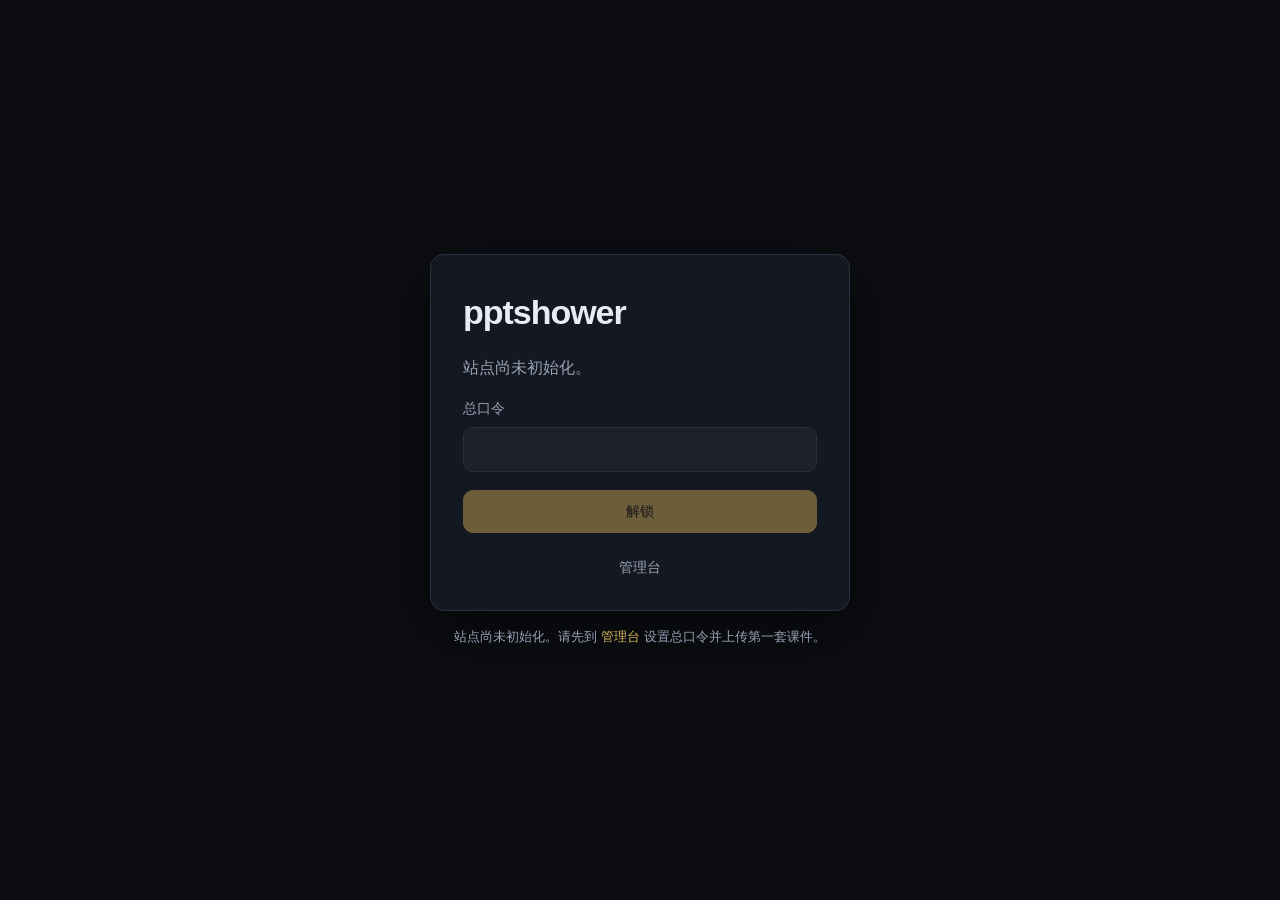
==== index.html @ c8a9d0a7 "Add encrypted static slide site and admin console Co-Authored-By: Claude Sonnet 4.6 <noreply@anthrop" ====
<!doctype html>
<html lang="zh-CN">
<head>
  <meta charset="utf-8">
  <meta name="viewport" content="width=device-width, initial-scale=1, viewport-fit=cover">
  <meta http-equiv="Content-Security-Policy" content="default-src 'self'; script-src 'self' 'wasm-unsafe-eval'; style-src 'self'; img-src 'self' blob: data:; font-src 'self' data:; worker-src 'self' blob:; connect-src 'self'; object-src 'none'; base-uri 'none'; form-action 'self'">
  <title>pptshower</title>
  <link rel="stylesheet" href="assets/styles.css">
</head>
<body>
  <main id="app">
    <section id="unlock-view" class="screen unlock-screen" hidden>
      <form id="unlock-form" class="card unlock-card" autocomplete="off">
        <h1 class="brand">pptshower</h1>
        <p id="unlock-message" class="muted">输入总口令以查看课件。</p>
        <label class="field">
          <span>总口令</span>
          <input id="passphrase" type="password" autocomplete="current-password" required>
        </label>
        <p id="unlock-error" class="error" role="alert" hidden></p>
        <button type="submit" class="button primary block" id="unlock-button">解锁</button>
        <a class="subtle" href="admin/">管理台</a>
      </form>
      <p id="uninitialized-note" class="muted small" hidden>
        站点尚未初始化。请先到 <a href="admin/">管理台</a> 设置总口令并上传第一套课件。
      </p>
    </section>

    <section id="list-view" class="screen list-screen" hidden>
      <header class="list-header">
        <div>
          <h1 class="brand">pptshower</h1>
          <p id="list-subtitle" class="muted">已解锁的课件</p>
        </div>
        <button id="lock-button" class="button ghost" type="button">锁定</button>
      </header>
      <div id="deck-list" class="deck-list"></div>
      <p id="empty-list" class="muted empty" hidden>
        还没有课件。去 <a href="admin/">管理台</a> 添加第一套。
      </p>
    </section>

    <section id="viewer-view" class="viewer" hidden>
      <div id="viewer-stage" class="viewer-stage">
        <div id="page-wrap" class="page-wrap">
          <canvas id="page-canvas"></canvas>
          <div id="annotation-overlay" class="annotation-overlay"></div>
        </div>

        <div id="viewer-loading" class="viewer-loading" hidden>正在解密课件…</div>
        <p id="viewer-error" class="viewer-error" role="alert" hidden></p>

        <div class="viewer-top controls-zone">
          <button id="back-button" class="button ghost" type="button">← 列表</button>
          <span id="viewer-title" class="viewer-title"></span>
        </div>

        <div class="controls controls-zone">
          <button id="prev-button" class="button icon" type="button" title="上一页 (←)">‹</button>
          <div class="page-status">
            <input id="page-input" type="number" min="1" value="1" inputmode="numeric" aria-label="页码">
            <span id="page-total" class="muted">/ 0</span>
          </div>
          <button id="next-button" class="button icon" type="button" title="下一页 (→)">›</button>
          <span class="controls-sep" aria-hidden="true"></span>
          <button id="overview-button" class="button ghost" type="button" title="缩略图总览 (G)">总览</button>
          <button id="fullscreen-button" class="button ghost" type="button" title="全屏 (F)">全屏</button>
        </div>
      </div>

      <div id="overview" class="overview" hidden>
        <div class="overview-header">
          <span>幻灯片总览</span>
          <button id="overview-close" class="button ghost" type="button">关闭 (Esc)</button>
        </div>
        <div id="thumb-grid" class="thumb-grid"></div>
      </div>
    </section>
  </main>

  <script type="module" src="assets/app.js"></script>
</body>
</html>
---- assets/styles.css ----
:root {
  color-scheme: dark;
  --bg: #0b0d12;
  --panel: #141821;
  --panel-2: #1b202b;
  --line: #2a3040;
  --text: #e9ecf3;
  --muted: #98a2b5;
  --accent: #d7b45a;
  --accent-strong: #f0c96a;
  --danger: #f07a86;
  --radius: 14px;
  --shadow: 0 20px 60px rgba(0, 0, 0, 0.45);
  --font: -apple-system, BlinkMacSystemFont, "Segoe UI", "PingFang SC", "Hiragino Sans GB", "Microsoft YaHei", sans-serif;
}

* {
  box-sizing: border-box;
}

[hidden] {
  display: none !important;
}

html,
body {
  margin: 0;
  min-height: 100%;
  background: var(--bg);
  color: var(--text);
  font-family: var(--font);
  -webkit-font-smoothing: antialiased;
}

body {
  line-height: 1.5;
}

a {
  color: var(--accent);
  text-decoration: none;
}

a:hover {
  color: var(--accent-strong);
}

h1,
h2,
h3 {
  margin: 0;
  font-weight: 650;
  letter-spacing: -0.01em;
}

p {
  margin: 0;
}

.brand {
  font-size: clamp(24px, 4vw, 34px);
  letter-spacing: -0.03em;
}

.muted {
  color: var(--muted);
}

.small {
  font-size: 13px;
}

.error {
  color: var(--danger);
  font-size: 14px;
}

.subtle {
  color: var(--muted);
  font-size: 14px;
  text-align: center;
  margin-top: 6px;
}

.empty {
  padding: 40px 0;
  text-align: center;
}

.card {
  background: var(--panel);
  border: 1px solid var(--line);
  border-radius: var(--radius);
  box-shadow: var(--shadow);
}

.screen {
  min-height: 100vh;
}

/* ---------- unlock ---------- */

.unlock-screen {
  display: flex;
  flex-direction: column;
  align-items: center;
  justify-content: center;
  gap: 16px;
  padding: 24px;
}

.unlock-card {
  width: min(420px, 100%);
  padding: 32px;
  display: flex;
  flex-direction: column;
  gap: 18px;
}

.field {
  display: flex;
  flex-direction: column;
  gap: 8px;
  font-size: 14px;
  color: var(--muted);
}

input,
textarea,
select {
  background: var(--panel-2);
  border: 1px solid var(--line);
  border-radius: 10px;
  padding: 11px 13px;
  color: var(--text);
  font: inherit;
  min-width: 0;
}

input:focus,
textarea:focus,
select:focus {
  outline: 2px solid var(--accent);
  outline-offset: 1px;
}

input[type="file"] {
  padding: 8px;
  color: var(--muted);
}

/* ---------- buttons ---------- */

.button {
  display: inline-flex;
  align-items: center;
  justify-content: center;
  gap: 8px;
  padding: 10px 16px;
  border-radius: 10px;
  border: 1px solid transparent;
  background: transparent;
  color: var(--text);
  font: inherit;
  font-size: 14px;
  font-weight: 550;
  cursor: pointer;
  transition: background 0.15s ease, border-color 0.15s ease, color 0.15s ease;
  text-decoration: none;
  user-select: none;
}

.button:hover {
  background: rgba(255, 255, 255, 0.06);
}

.button:disabled {
  opacity: 0.45;
  cursor: not-allowed;
}

.button.primary {
  background: var(--accent);
  color: #17130a;
  border-color: var(--accent);
}

.button.primary:hover {
  background: var(--accent-strong);
}

.button.ghost {
  border-color: var(--line);
  color: var(--muted);
}

.button.ghost:hover {
  color: var(--text);
  border-color: #3a435a;
}

.button.danger {
  border-color: rgba(240, 122, 134, 0.4);
  color: var(--danger);
}

.button.danger:hover {
  background: rgba(240, 122, 134, 0.1);
}

.button.block {
  width: 100%;
}

.button.icon {
  width: 40px;
  height: 40px;
  padding: 0;
  border-radius: 50%;
  font-size: 24px;
  line-height: 1;
}

/* ---------- list ---------- */

.list-screen {
  max-width: 1000px;
  margin: 0 auto;
  padding: 48px 24px 80px;
}

.list-header {
  display: flex;
  align-items: flex-end;
  justify-content: space-between;
  gap: 16px;
  margin-bottom: 32px;
}

.list-header .muted {
  margin-top: 6px;
  font-size: 14px;
}

.deck-list {
  display: grid;
  gap: 12px;
}

.deck {
  display: flex;
  align-items: center;
  justify-content: space-between;
  gap: 20px;
  padding: 20px 22px;
  background: var(--panel);
  border: 1px solid var(--line);
  border-radius: var(--radius);
  color: var(--text);
  transition: border-color 0.15s ease, transform 0.15s ease, background 0.15s ease;
}

.deck:hover {
  border-color: rgba(215, 180, 90, 0.55);
  background: #171c26;
  color: var(--text);
  transform: translateY(-1px);
}

.deck h3 {
  font-size: 17px;
  font-weight: 600;
}

.deck-date {
  color: var(--muted);
  font-size: 13px;
  font-variant-numeric: tabular-nums;
  white-space: nowrap;
}

/* ---------- viewer ---------- */

.viewer {
  position: fixed;
  inset: 0;
  background: #000;
  overflow: hidden;
  overscroll-behavior: none;
}

.viewer-stage {
  position: absolute;
  inset: 0;
  display: flex;
  align-items: center;
  justify-content: center;
  overflow: hidden;
  touch-action: none;
}

.viewer.controls-hidden {
  cursor: none;
}

.viewer.controls-hidden .controls-zone {
  opacity: 0;
  pointer-events: none;
}

.viewer.overview-open .controls-zone {
  visibility: hidden;
}

.page-wrap {
  position: relative;
  box-shadow: 0 0 90px rgba(0, 0, 0, 0.85);
  background: #fff;
}

#page-canvas {
  display: block;
}

.annotation-overlay {
  position: absolute;
  inset: 0;
  pointer-events: none;
}

.pdf-link {
  position: absolute;
  border-radius: 2px;
  border: 0;
  background: transparent;
  padding: 0;
  cursor: pointer;
  pointer-events: auto;
}

.pdf-link:hover {
  outline: 1px solid var(--accent);
  background: rgba(215, 180, 90, 0.14);
}

.viewer-top {
  position: fixed;
  top: 0;
  left: 0;
  right: 0;
  display: flex;
  align-items: center;
  gap: 16px;
  padding: 14px 18px;
  background: linear-gradient(to bottom, rgba(0, 0, 0, 0.7), transparent);
  transition: opacity 0.25s ease;
  z-index: 5;
}

.viewer-title {
  color: rgba(255, 255, 255, 0.78);
  font-size: 14px;
  overflow: hidden;
  text-overflow: ellipsis;
  white-space: nowrap;
}

.controls {
  position: fixed;
  bottom: max(20px, env(safe-area-inset-bottom, 0px));
  left: 50%;
  transform: translateX(-50%);
  display: flex;
  align-items: center;
  gap: 6px;
  padding: 7px 10px;
  border-radius: 999px;
  background: rgba(20, 24, 33, 0.88);
  border: 1px solid rgba(255, 255, 255, 0.09);
  backdrop-filter: blur(12px);
  -webkit-backdrop-filter: blur(12px);
  transition: opacity 0.25s ease;
  z-index: 6;
}

.controls .button {
  color: rgba(255, 255, 255, 0.82);
  flex-shrink: 0;
  white-space: nowrap;
}

.controls .button:hover {
  color: #fff;
}

.controls-sep {
  width: 1px;
  height: 22px;
  background: rgba(255, 255, 255, 0.14);
  margin: 0 4px;
}

.page-status {
  display: flex;
  align-items: center;
  flex-shrink: 0;
  gap: 6px;
  font-size: 13px;
  font-variant-numeric: tabular-nums;
  white-space: nowrap;
}

#page-input {
  width: 54px;
  padding: 7px 4px;
  text-align: center;
  background: rgba(255, 255, 255, 0.07);
  border-color: rgba(255, 255, 255, 0.12);
  color: #fff;
  border-radius: 8px;
  -moz-appearance: textfield;
  appearance: textfield;
}

#page-input::-webkit-outer-spin-button,
#page-input::-webkit-inner-spin-button {
  -webkit-appearance: none;
  margin: 0;
}

#page-total {
  color: rgba(255, 255, 255, 0.55);
}

.viewer-loading,
.viewer-error {
  position: fixed;
  left: 50%;
  top: 50%;
  transform: translate(-50%, -50%);
  padding: 16px 22px;
  border-radius: 12px;
  background: rgba(20, 24, 33, 0.94);
  border: 1px solid var(--line);
  color: var(--text);
  font-size: 14px;
  z-index: 10;
}

.viewer-error {
  color: var(--danger);
  max-width: min(520px, 90vw);
  text-align: center;
}

/* ---------- overview ---------- */

.overview {
  position: fixed;
  inset: 0;
  z-index: 20;
  display: flex;
  flex-direction: column;
  background: #06080c;
}

.overview-header {
  display: flex;
  align-items: center;
  justify-content: space-between;
  gap: 16px;
  padding: 18px 22px;
  border-bottom: 1px solid rgba(255, 255, 255, 0.08);
  color: var(--muted);
  font-size: 14px;
}

.thumb-grid {
  flex: 1;
  overflow-y: auto;
  display: grid;
  grid-template-columns: repeat(auto-fill, minmax(160px, 1fr));
  gap: 16px;
  padding: 22px;
  align-content: start;
  overscroll-behavior: contain;
}

.thumb {
  position: relative;
  padding: 0;
  border: 2px solid transparent;
  border-radius: 8px;
  overflow: hidden;
  background: #fff;
  cursor: pointer;
  aspect-ratio: 16 / 9;
  display: flex;
  align-items: center;
  justify-content: center;
}

.thumb canvas {
  display: block;
  max-width: 100%;
  max-height: 100%;
}

.thumb.current {
  border-color: var(--accent);
}

.thumb span {
  position: absolute;
  right: 8px;
  bottom: 7px;
  padding: 1px 7px;
  border-radius: 999px;
  background: rgba(10, 12, 16, 0.72);
  color: #fff;
  font-size: 12px;
  font-variant-numeric: tabular-nums;
}

/* ---------- admin ---------- */

.admin {
  max-width: 980px;
  margin: 0 auto;
  padding: 40px 22px 100px;
}

.admin-header {
  display: flex;
  align-items: flex-end;
  justify-content: space-between;
  gap: 16px;
  margin-bottom: 8px;
}

.admin-header .muted {
  margin-top: 6px;
  font-size: 14px;
}

.admin-card {
  margin-top: 20px;
  padding: 24px;
  display: flex;
  flex-direction: column;
  gap: 14px;
}

.admin-card h2 {
  font-size: 17px;
}

.admin-card h3 {
  font-size: 15px;
  color: var(--muted);
  font-weight: 600;
}

.row {
  display: flex;
  align-items: center;
  gap: 10px;
  flex-wrap: wrap;
}

.row > input[type="text"],
.row > input[type="password"],
.row > input[type="date"] {
  flex: 1;
  min-width: 190px;
}

.status {
  margin-top: 18px;
  padding: 12px 16px;
  border-radius: 10px;
  background: var(--panel);
  border: 1px solid var(--line);
  font-size: 14px;
}

.status.ok {
  border-color: rgba(126, 200, 140, 0.4);
  color: #9bd6a7;
}

.status.bad {
  border-color: rgba(240, 122, 134, 0.45);
  color: var(--danger);
}

.help {
  font-size: 14px;
  color: var(--muted);
}

.help summary {
  cursor: pointer;
  color: var(--text);
}

.help ol {
  margin: 10px 0 0;
  padding-left: 20px;
  display: grid;
  gap: 6px;
}

.help code {
  background: var(--panel-2);
  padding: 1px 6px;
  border-radius: 5px;
  font-size: 13px;
}

.add-form {
  display: flex;
  flex-direction: column;
  gap: 12px;
  padding-bottom: 18px;
  border-bottom: 1px solid var(--line);
}

.deck-table {
  display: flex;
  flex-direction: column;
}

.deck-row {
  display: grid;
  grid-template-columns: minmax(0, 1fr) 110px auto;
  gap: 14px;
  align-items: center;
  padding: 14px 0;
  border-bottom: 1px solid var(--line);
}

.deck-row:last-child {
  border-bottom: 0;
}

.deck-row .title {
  min-width: 0;
  overflow: hidden;
  text-overflow: ellipsis;
  white-space: nowrap;
}

.deck-row .date {
  color: var(--muted);
  font-size: 13px;
  font-variant-numeric: tabular-nums;
}

.deck-row .actions {
  display: flex;
  gap: 6px;
  flex-wrap: wrap;
  justify-content: flex-end;
}

.busy {
  opacity: 0.55;
  pointer-events: none;
}

dialog {
  border: 1px solid var(--line);
  border-radius: var(--radius);
  background: var(--panel);
  color: var(--text);
  padding: 24px;
  width: min(440px, calc(100vw - 32px));
  box-shadow: var(--shadow);
}

dialog::backdrop {
  background: rgba(0, 0, 0, 0.6);
}

dialog form {
  display: flex;
  flex-direction: column;
  gap: 14px;
}

dialog label {
  display: flex;
  flex-direction: column;
  gap: 6px;
  font-size: 14px;
  color: var(--muted);
}

@media (max-width: 640px) {
  .unlock-card {
    padding: 24px;
  }

  .list-screen {
    padding: 28px 16px 60px;
  }

  .list-header {
    align-items: center;
  }

  .deck {
    padding: 16px;
  }

  .controls {
    gap: 2px;
    padding: 6px 7px;
  }

  .controls .button {
    padding: 8px 10px;
  }

  .controls-sep {
    display: none;
  }

  .viewer-title {
    display: none;
  }

  .thumb-grid {
    grid-template-columns: repeat(auto-fill, minmax(120px, 1fr));
    gap: 10px;
    padding: 14px;
  }

  .admin {
    padding: 24px 14px 70px;
  }

  .admin-header {
    align-items: flex-start;
    flex-direction: column;
  }

  .admin-card {
    padding: 18px;
  }

  .deck-row {
    grid-template-columns: minmax(0, 1fr) auto;
  }

  .deck-row .date {
    display: none;
  }
}
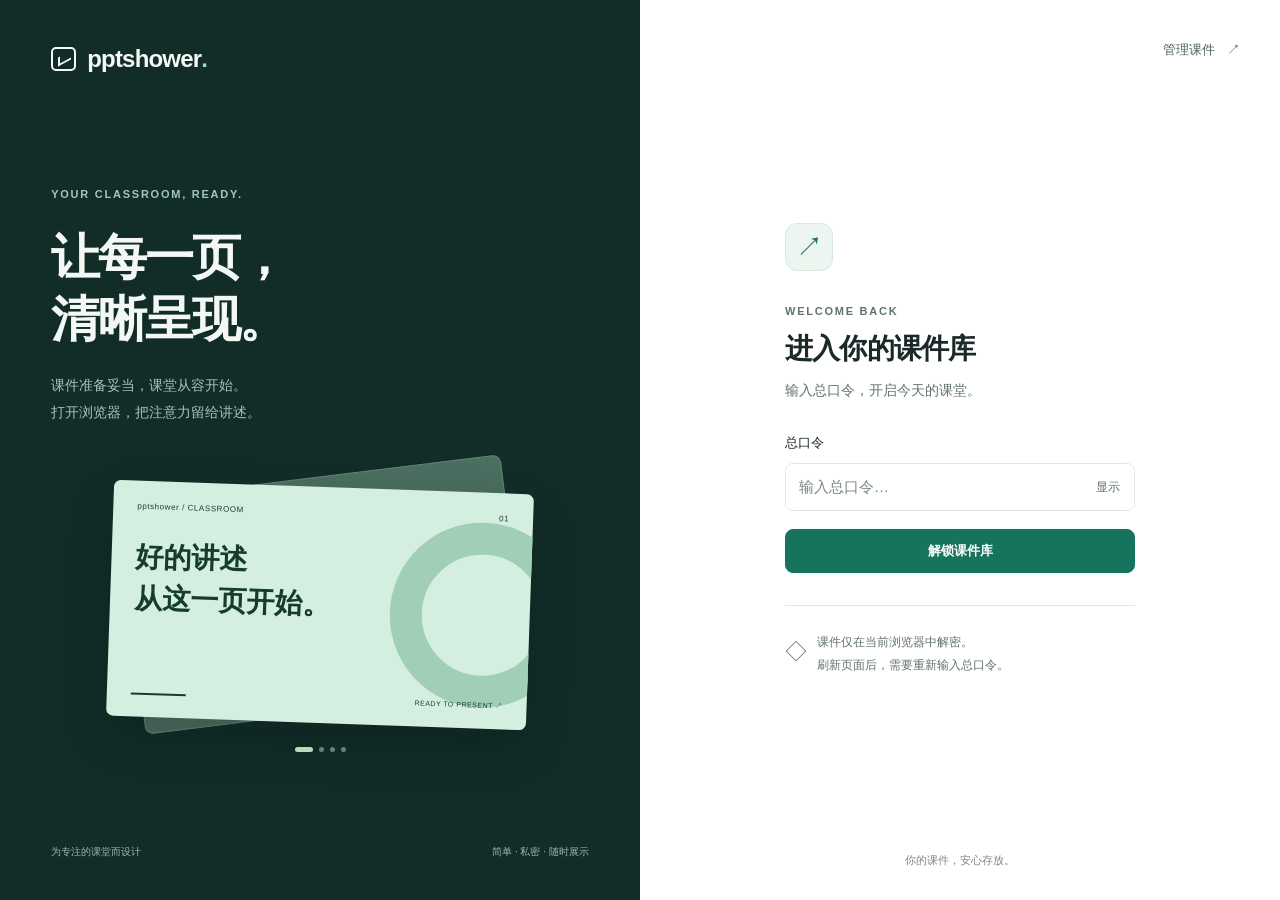
==== commit 28469752: "Refresh classroom UI and prevent stale index overwrites" ====
--- a/index.html
+++ b/index.html
@@ -5,39 +5,67 @@
   <meta name="viewport" content="width=device-width, initial-scale=1, viewport-fit=cover">
   <meta http-equiv="Content-Security-Policy" content="default-src 'self'; script-src 'self' 'wasm-unsafe-eval'; style-src 'self'; img-src 'self' blob: data:; font-src 'self' data:; worker-src 'self' blob:; connect-src 'self'; object-src 'none'; base-uri 'none'; form-action 'self'">
   <title>pptshower</title>
+  <link rel="icon" href="favicon.svg" type="image/svg+xml">
   <link rel="stylesheet" href="assets/styles.css">
 </head>
 <body>
   <main id="app">
-    <section id="unlock-view" class="screen unlock-screen" hidden>
-      <form id="unlock-form" class="card unlock-card" autocomplete="off">
-        <h1 class="brand">pptshower</h1>
-        <p id="unlock-message" class="muted">输入总口令以查看课件。</p>
-        <label class="field">
-          <span>总口令</span>
-          <input id="passphrase" type="password" autocomplete="current-password" required>
-        </label>
-        <p id="unlock-error" class="error" role="alert" hidden></p>
-        <button type="submit" class="button primary block" id="unlock-button">解锁</button>
-        <a class="subtle" href="admin/">管理台</a>
-      </form>
-      <p id="uninitialized-note" class="muted small" hidden>
-        站点尚未初始化。请先到 <a href="admin/">管理台</a> 设置总口令并上传第一套课件。
-      </p>
+    <section id="unlock-view" class="unlock-screen" hidden>
+      <div class="welcome-panel">
+        <a class="wordmark" href="./" aria-label="pptshower 首页"><span class="brand-mark" aria-hidden="true"></span>pptshower<span class="brand-dot">.</span></a>
+        <div class="welcome-copy">
+          <p class="eyebrow">YOUR CLASSROOM, READY.</p>
+          <h1>让每一页，<br>清晰呈现。</h1>
+          <p class="welcome-description">课件准备妥当，课堂从容开始。<br>打开浏览器，把注意力留给讲述。</p>
+        </div>
+        <div class="slide-art" aria-hidden="true">
+          <div class="art-back"></div>
+          <div class="art-slide"><div class="art-top"><span>pptshower / CLASSROOM</span><span>01</span></div><div class="art-heading">好的讲述<br>从这一页开始。</div><div class="art-bottom"><span class="art-line"></span><span>READY TO PRESENT ↗</span></div><div class="art-orbit"></div></div>
+          <div class="art-pagination"><span></span><span></span><span></span><span></span></div>
+        </div>
+        <div class="welcome-footer"><span>为专注的课堂而设计</span><span>简单 · 私密 · 随时展示</span></div>
+      </div>
+      <div class="unlock-side">
+        <a class="top-link" href="admin/">管理课件 <span aria-hidden="true">↗</span></a>
+        <div class="unlock-content">
+          <span class="section-symbol" aria-hidden="true">↗</span>
+          <p class="eyebrow">WELCOME BACK</p>
+          <h2>进入你的课件库</h2>
+          <p id="unlock-message" class="muted">输入总口令，开启今天的课堂。</p>
+          <form id="unlock-form" autocomplete="off">
+            <label class="field" for="passphrase">总口令</label>
+            <div class="password-field"><input id="passphrase" name="passphrase" type="password" autocomplete="current-password" placeholder="输入总口令…" aria-describedby="unlock-error" required><button id="toggle-passphrase" class="password-toggle" type="button" aria-label="显示总口令" aria-pressed="false">显示</button></div>
+            <p id="unlock-error" class="error" role="alert" hidden></p>
+            <button type="submit" class="button primary block" id="unlock-button">解锁课件库</button>
+          </form>
+          <p id="uninitialized-note" class="setup-note" hidden>第一次使用？前往 <a href="admin/">管理台初始化站点 →</a></p>
+          <div class="privacy-note"><span aria-hidden="true">◇</span><p>课件仅在当前浏览器中解密。<br>刷新页面后，需要重新输入总口令。</p></div>
+        </div>
+        <div class="unlock-footer">你的课件，安心存放。</div>
+      </div>
     </section>
 
-    <section id="list-view" class="screen list-screen" hidden>
-      <header class="list-header">
-        <div>
-          <h1 class="brand">pptshower</h1>
-          <p id="list-subtitle" class="muted">已解锁的课件</p>
+    <section id="list-view" class="library-shell" hidden>
+      <aside class="sidebar">
+        <a class="wordmark" href="./"><span class="brand-mark" aria-hidden="true"></span>pptshower<span class="brand-dot">.</span></a>
+        <p class="nav-caption">工作空间</p>
+        <nav aria-label="主导航"><a class="nav-item active" href="#/" aria-current="page"><span aria-hidden="true">▦</span>全部课件<span id="nav-count" class="nav-count">0</span></a><a class="nav-item" href="admin/"><span aria-hidden="true">＋</span>管理课件<span class="nav-arrow" aria-hidden="true">↗</span></a></nav>
+        <div class="sidebar-bottom"><div class="session-status"><span></span>课件库已解锁</div><button id="lock-button" class="button sidebar-lock" type="button">锁定课件库 <span aria-hidden="true">↗</span></button></div>
+      </aside>
+      <div class="library-main">
+        <header class="workspace-bar"><span>工作空间 <span class="breadcrumb-sep">/</span> <strong>课件库</strong></span><span class="workspace-tag">课堂展示</span></header>
+        <div class="library-content">
+          <div class="page-heading"><div><p class="eyebrow">YOUR COLLECTION</p><h1>全部课件<span class="heading-dot">.</span></h1><p id="list-subtitle" class="muted" aria-live="polite">已解锁的课件</p></div><a class="button primary" href="admin/">＋ 添加课件</a></div>
+          <div class="library-toolbar">
+            <label class="search-field"><span aria-hidden="true">⌕</span><input id="deck-search" type="search" placeholder="搜索课件标题…" aria-label="搜索课件标题"></label>
+            <div class="toolbar-options"><select id="deck-sort" aria-label="课件排序"><option value="newest">日期：由新到旧</option><option value="oldest">日期：由旧到新</option><option value="title">标题：A → Z</option></select><div class="view-switch" aria-label="课件视图"><button id="grid-view" type="button" aria-label="网格视图" aria-pressed="true">▦</button><button id="rows-view" type="button" aria-label="列表视图" aria-pressed="false">☷</button></div></div>
+          </div>
+          <div id="deck-list" class="deck-list"></div>
+          <div id="empty-list" class="empty-state" hidden><span class="empty-icon" aria-hidden="true">▤</span><h2>第一堂课，从这里开始</h2><p>添加一套课件，让下一次展示准备就绪。</p><a class="button primary" href="admin/">＋ 添加第一套课件</a></div>
+          <div id="no-results" class="empty-state" hidden><span class="empty-icon" aria-hidden="true">⌕</span><h2>没有找到相关课件</h2><p>换个关键词，或查看全部课件。</p><button id="clear-search" class="button ghost" type="button">清除搜索</button></div>
+          <footer class="library-footer"><span>选择课件，即可开始展示</span><span><kbd>←</kbd> <kbd>→</kbd> 翻页 <span class="footer-divider">·</span> <kbd>F</kbd> 全屏 <span class="footer-divider">·</span> <kbd>G</kbd> 总览</span></footer>
         </div>
-        <button id="lock-button" class="button ghost" type="button">锁定</button>
-      </header>
-      <div id="deck-list" class="deck-list"></div>
-      <p id="empty-list" class="muted empty" hidden>
-        还没有课件。去 <a href="admin/">管理台</a> 添加第一套。
-      </p>
+      </div>
     </section>
 
     <section id="viewer-view" class="viewer" hidden>
@@ -47,7 +75,7 @@
           <div id="annotation-overlay" class="annotation-overlay"></div>
         </div>
 
-        <div id="viewer-loading" class="viewer-loading" hidden>正在解密课件…</div>
+        <div id="viewer-loading" class="viewer-loading" role="status" hidden>正在解密课件…</div>
         <p id="viewer-error" class="viewer-error" role="alert" hidden></p>
 
         <div class="viewer-top controls-zone">
@@ -56,21 +84,21 @@
         </div>
 
         <div class="controls controls-zone">
-          <button id="prev-button" class="button icon" type="button" title="上一页 (←)">‹</button>
+          <button aria-label="上一页" id="prev-button" class="button icon" type="button" title="上一页 (←)">‹</button>
           <div class="page-status">
             <input id="page-input" type="number" min="1" value="1" inputmode="numeric" aria-label="页码">
             <span id="page-total" class="muted">/ 0</span>
           </div>
-          <button id="next-button" class="button icon" type="button" title="下一页 (→)">›</button>
+          <button aria-label="下一页" id="next-button" class="button icon" type="button" title="下一页 (→)">›</button>
           <span class="controls-sep" aria-hidden="true"></span>
           <button id="overview-button" class="button ghost" type="button" title="缩略图总览 (G)">总览</button>
           <button id="fullscreen-button" class="button ghost" type="button" title="全屏 (F)">全屏</button>
         </div>
       </div>
 
-      <div id="overview" class="overview" hidden>
+      <div id="overview" class="overview" role="dialog" aria-modal="true" aria-label="幻灯片总览" hidden>
         <div class="overview-header">
-          <span>幻灯片总览</span>
+          <span>幻灯片总览 <span class="muted">/ 选择一页继续展示</span></span>
           <button id="overview-close" class="button ghost" type="button">关闭 (Esc)</button>
         </div>
         <div id="thumb-grid" class="thumb-grid"></div>
@@ -78,6 +106,7 @@
     </section>
   </main>
 
+  <noscript><p class="setup-note">请启用 JavaScript，以解密和展示课件。</p></noscript>
   <script type="module" src="assets/app.js"></script>
 </body>
 </html>
--- a/assets/styles.css
+++ b/assets/styles.css
@@ -1,284 +1,153 @@
+/* Design direction: Tabler's structured workspace + shadcn's split authentication.
+   Original implementation; no remote styles, fonts, or runtime dependencies. */
 :root {
-  color-scheme: dark;
-  --bg: #0b0d12;
-  --panel: #141821;
-  --panel-2: #1b202b;
-  --line: #2a3040;
-  --text: #e9ecf3;
-  --muted: #98a2b5;
-  --accent: #d7b45a;
-  --accent-strong: #f0c96a;
-  --danger: #f07a86;
-  --radius: 14px;
-  --shadow: 0 20px 60px rgba(0, 0, 0, 0.45);
-  --font: -apple-system, BlinkMacSystemFont, "Segoe UI", "PingFang SC", "Hiragino Sans GB", "Microsoft YaHei", sans-serif;
-}
-
-* {
-  box-sizing: border-box;
-}
-
-[hidden] {
-  display: none !important;
-}
-
-html,
-body {
-  margin: 0;
-  min-height: 100%;
-  background: var(--bg);
-  color: var(--text);
-  font-family: var(--font);
-  -webkit-font-smoothing: antialiased;
-}
-
-body {
-  line-height: 1.5;
-}
-
-a {
-  color: var(--accent);
-  text-decoration: none;
-}
-
-a:hover {
-  color: var(--accent-strong);
-}
-
-h1,
-h2,
-h3 {
-  margin: 0;
-  font-weight: 650;
-  letter-spacing: -0.01em;
-}
-
-p {
-  margin: 0;
-}
-
-.brand {
-  font-size: clamp(24px, 4vw, 34px);
-  letter-spacing: -0.03em;
-}
-
-.muted {
-  color: var(--muted);
-}
-
-.small {
-  font-size: 13px;
-}
-
-.error {
-  color: var(--danger);
-  font-size: 14px;
-}
-
-.subtle {
-  color: var(--muted);
-  font-size: 14px;
-  text-align: center;
-  margin-top: 6px;
-}
-
-.empty {
-  padding: 40px 0;
-  text-align: center;
-}
-
-.card {
-  background: var(--panel);
-  border: 1px solid var(--line);
-  border-radius: var(--radius);
-  box-shadow: var(--shadow);
-}
-
-.screen {
-  min-height: 100vh;
-}
-
-/* ---------- unlock ---------- */
-
-.unlock-screen {
-  display: flex;
-  flex-direction: column;
-  align-items: center;
-  justify-content: center;
-  gap: 16px;
-  padding: 24px;
-}
-
-.unlock-card {
-  width: min(420px, 100%);
-  padding: 32px;
-  display: flex;
-  flex-direction: column;
-  gap: 18px;
-}
-
-.field {
-  display: flex;
-  flex-direction: column;
-  gap: 8px;
-  font-size: 14px;
-  color: var(--muted);
-}
-
-input,
-textarea,
-select {
-  background: var(--panel-2);
-  border: 1px solid var(--line);
-  border-radius: 10px;
-  padding: 11px 13px;
-  color: var(--text);
-  font: inherit;
-  min-width: 0;
-}
-
-input:focus,
-textarea:focus,
-select:focus {
-  outline: 2px solid var(--accent);
-  outline-offset: 1px;
-}
-
-input[type="file"] {
-  padding: 8px;
-  color: var(--muted);
-}
-
-/* ---------- buttons ---------- */
-
-.button {
-  display: inline-flex;
-  align-items: center;
-  justify-content: center;
-  gap: 8px;
-  padding: 10px 16px;
-  border-radius: 10px;
-  border: 1px solid transparent;
-  background: transparent;
-  color: var(--text);
-  font: inherit;
-  font-size: 14px;
-  font-weight: 550;
-  cursor: pointer;
-  transition: background 0.15s ease, border-color 0.15s ease, color 0.15s ease;
-  text-decoration: none;
-  user-select: none;
-}
-
-.button:hover {
-  background: rgba(255, 255, 255, 0.06);
-}
-
-.button:disabled {
-  opacity: 0.45;
-  cursor: not-allowed;
-}
-
-.button.primary {
-  background: var(--accent);
-  color: #17130a;
-  border-color: var(--accent);
-}
-
-.button.primary:hover {
-  background: var(--accent-strong);
-}
-
-.button.ghost {
-  border-color: var(--line);
-  color: var(--muted);
-}
-
-.button.ghost:hover {
-  color: var(--text);
-  border-color: #3a435a;
-}
-
-.button.danger {
-  border-color: rgba(240, 122, 134, 0.4);
-  color: var(--danger);
-}
-
-.button.danger:hover {
-  background: rgba(240, 122, 134, 0.1);
-}
-
-.button.block {
-  width: 100%;
-}
-
-.button.icon {
-  width: 40px;
-  height: 40px;
-  padding: 0;
-  border-radius: 50%;
-  font-size: 24px;
-  line-height: 1;
-}
-
-/* ---------- list ---------- */
-
-.list-screen {
-  max-width: 1000px;
-  margin: 0 auto;
-  padding: 48px 24px 80px;
-}
-
-.list-header {
-  display: flex;
-  align-items: flex-end;
-  justify-content: space-between;
-  gap: 16px;
-  margin-bottom: 32px;
-}
-
-.list-header .muted {
-  margin-top: 6px;
-  font-size: 14px;
-}
-
-.deck-list {
-  display: grid;
-  gap: 12px;
-}
-
-.deck {
-  display: flex;
-  align-items: center;
-  justify-content: space-between;
-  gap: 20px;
-  padding: 20px 22px;
-  background: var(--panel);
-  border: 1px solid var(--line);
-  border-radius: var(--radius);
-  color: var(--text);
-  transition: border-color 0.15s ease, transform 0.15s ease, background 0.15s ease;
-}
-
-.deck:hover {
-  border-color: rgba(215, 180, 90, 0.55);
-  background: #171c26;
-  color: var(--text);
-  transform: translateY(-1px);
-}
-
-.deck h3 {
-  font-size: 17px;
-  font-weight: 600;
-}
-
-.deck-date {
-  color: var(--muted);
-  font-size: 13px;
-  font-variant-numeric: tabular-nums;
-  white-space: nowrap;
-}
-
+  color-scheme: light;
+  --bg: #f6f7f8; --panel: #fff; --panel-2: #f0f3f3; --line: #e0e5e5;
+  --text: #1b2929; --muted: #627171; --accent: #16735d; --accent-strong: #105b49;
+  --danger: #b23748; --radius: 12px; --shadow: 0 12px 40px #132e2812;
+  --font: "Avenir Next", "Segoe UI", "PingFang SC", "Microsoft YaHei", sans-serif;
+}
+* { box-sizing: border-box; }
+[hidden] { display: none !important; }
+body { margin: 0; background: var(--bg); color: var(--text); font: 15px/1.6 var(--font); }
+button, input, select, textarea { font: inherit; }
+button, a, input, select { -webkit-tap-highlight-color: transparent; touch-action: manipulation; }
+a { color: var(--accent); text-decoration: none; }
+a:hover { color: var(--accent-strong); }
+h1, h2, h3, p { margin: 0; }
+h1, h2, h3 { line-height: 1.3; font-weight: 600; }
+button { cursor: pointer; }
+:focus-visible { outline: 3px solid #309b80; outline-offset: 4px; }
+.muted, .help { color: var(--muted); }
+.small, .help { font-size: 13px; }
+.error { color: var(--danger); font-size: 13px; padding: 10px 0; }
+.eyebrow { font-size: 11px; letter-spacing: .16em; font-weight: 650; color: var(--muted); }
+.wordmark { display: flex; align-items: center; color: inherit; font-size: 22px; letter-spacing: -.8px; font-weight: 700; white-space: nowrap; }
+.brand-dot { color: #92dfba; }
+.brand-mark { width: 25px; height: 24px; margin-right: 11px; border: 2px solid currentColor; border-radius: 5px; position: relative; }
+.brand-mark::after { content: ""; position: absolute; width: 11px; height: 7px; border-left: 2px solid currentColor; border-bottom: 2px solid currentColor; left: 5px; top: 5px; transform: skewY(-28deg); }
+.button { display: inline-flex; align-items: center; justify-content: center; gap: 9px; min-height: 44px; padding: 10px 18px; border: 1px solid transparent; border-radius: 8px; background: transparent; color: var(--text); font-size: 13px; font-weight: 600; white-space: nowrap; transition: background .18s, border-color .18s, transform .18s; }
+.button:hover { background: var(--panel-2); color: var(--text); }
+.button:active { transform: translateY(1px); }
+.button:disabled, button:disabled { opacity: .5; cursor: not-allowed; }
+.button.primary { background: var(--accent); border-color: var(--accent); color: #fff; }
+.button.primary:hover { background: var(--accent-strong); }
+.button.ghost { border-color: var(--line); background: var(--panel); }
+.button.ghost:hover { border-color: #9dadaa; background: var(--panel-2); }
+.button.danger { color: var(--danger); }
+.button.block { width: 100%; }
+.button.icon { width: 44px; height: 44px; padding: 0; font-size: 24px; }
+input, select, textarea { min-width: 0; min-height: 46px; border: 1px solid var(--line); border-radius: 8px; padding: 11px 13px; background: var(--panel); color: var(--text); }
+input::placeholder { color: #7b8888; }
+input:disabled { background: var(--panel-2); cursor: not-allowed; }
+.field { display: flex; flex-direction: column; gap: 8px; font-size: 13px; font-weight: 550; }
+.card { background: var(--panel); border: 1px solid var(--line); border-radius: var(--radius); }
+.row { display: flex; align-items: center; flex-wrap: wrap; gap: 12px; }
+kbd { display: inline-flex; align-items: center; justify-content: center; min-width: 22px; height: 23px; border: 1px solid var(--line); border-radius: 4px; font: 11px var(--font); background: var(--panel); }
+/* Entry: a presentation poster and a focused unlock form. */
+.unlock-screen { min-height: 100svh; display: grid; grid-template-columns: 1fr 1fr; }
+.welcome-panel { background: #122d28; color: #f3f8f5; padding: 40px 8%; display: flex; flex-direction: column; overflow: hidden; position: relative; }
+.welcome-panel .wordmark { font-size: 24px; }
+.welcome-copy { margin: auto 0 0; padding-top: 64px; position: relative; z-index: 1; }
+.welcome-copy .eyebrow { color: #a0c7b9; margin-bottom: 22px; }
+.welcome-copy h1 { font-size: clamp(38px, 3.8vw, 62px); letter-spacing: -.04em; line-height: 1.28; font-weight: 600; }
+.welcome-description { color: #abc0b9; font-size: 14px; margin-top: 22px; line-height: 1.9; }
+.slide-art { margin: 44px 0 36px; position: relative; width: min(100%, 440px); align-self: center; padding: 18px 10px 0; }
+.art-back { position: absolute; inset: 8px 24px 40px 30px; background: #4b6e60; border: 1px solid #638676; border-radius: 8px; transform: rotate(-7deg); }
+.art-slide { aspect-ratio: 16/9; background: #d4efdf; color: #163c30; border-radius: 7px; padding: 20px 24px; transform: rotate(2deg); position: relative; overflow: hidden; box-shadow: 0 20px 50px #0003; }
+.art-top, .art-bottom { display: flex; align-items: center; justify-content: space-between; font-size: 8px; letter-spacing: .07em; position: relative; z-index: 1; }
+.art-heading { font-size: clamp(21px, 2.2vw, 32px); font-weight: 650; line-height: 1.5; margin-top: 22px; position: relative; z-index: 1; }
+.art-bottom { position: absolute; bottom: 18px; left: 24px; right: 24px; font-size: 7px; }
+.art-line { width: 55px; height: 2px; background: #163c30; }
+.art-orbit { position: absolute; width: 185px; height: 185px; border: 32px solid #a1ceb6; border-radius: 50%; right: -45px; top: 30px; }
+.art-pagination { display: flex; gap: 6px; margin-top: 24px; justify-content: center; }
+.art-pagination span { width: 5px; height: 5px; background: #708d80; border-radius: 50%; }
+.art-pagination span:first-child { width: 18px; border-radius: 4px; background: #c5edcf; }
+.welcome-footer { margin-top: auto; padding-top: 12px; display: flex; justify-content: space-between; gap: 16px; color: #9db7ad; font-size: 10px; }
+.unlock-side { background: #fff; position: relative; display: flex; align-items: center; justify-content: center; padding: 100px 48px; }
+.top-link { position: absolute; top: 40px; right: 40px; font-size: 13px; color: #4d6160; }
+.top-link span { padding-left: 8px; }
+.unlock-content { width: 100%; max-width: 350px; }
+.section-symbol { display: flex; align-items: center; justify-content: center; background: #edf5f0; color: #16735d; width: 48px; height: 48px; border: 1px solid #d9e9df; border-radius: 12px; font-size: 27px; margin-bottom: 32px; }
+.unlock-content .eyebrow { margin-bottom: 10px; }
+.unlock-content h2 { font-size: 28px; letter-spacing: -.8px; margin-bottom: 12px; }
+.unlock-content > .muted { font-size: 14px; }
+#unlock-form { margin-top: 32px; }
+.password-field { display: flex; margin: 9px 0 18px; border: 1px solid var(--line); border-radius: 8px; overflow: hidden; }
+.password-field input { flex: 1; border: 0; border-radius: 0; width: 100%; }
+.password-field:focus-within { outline: 2px solid var(--accent); outline-offset: 2px; }
+.password-field input:focus-visible { outline: none; }
+.password-toggle { border: 0; background: var(--panel); min-width: 52px; color: var(--muted); font-size: 12px; }
+.privacy-note { display: flex; gap: 10px; border-top: 1px solid var(--line); padding-top: 25px; margin-top: 32px; color: var(--muted); font-size: 12px; line-height: 1.9; }
+.privacy-note > span { font-size: 22px; }
+.unlock-footer { position: absolute; bottom: 30px; font-size: 11px; color: #7b8884; }
+.setup-note { margin-top: 20px; font-size: 13px; line-height: 1.8; padding: 13px 16px; background: #eef6f1; border-radius: 8px; color: #49635a; }
+/* Workspace */
+.library-shell { min-height: 100svh; display: grid; grid-template-columns: 224px minmax(0, 1fr); }
+.sidebar { position: sticky; top: 0; height: 100svh; background: #132d28; color: #edf5f1; padding: 30px 20px 24px; display: flex; flex-direction: column; }
+.sidebar .wordmark { margin: 0 8px 64px; font-size: 20px; }
+.sidebar .brand-mark { width: 23px; height: 23px; margin-right: 9px; }
+.nav-caption { padding: 0 15px; margin-bottom: 12px; color: #a3bcb1; font-size: 11px; letter-spacing: .12em; }
+.nav-item { display: flex; align-items: center; gap: 12px; padding: 12px 15px; margin-bottom: 7px; font-size: 13px; color: #afc5bb; border-radius: 8px; }
+.nav-item:hover { background: #234137; color: #fff; }
+.nav-item.active { color: #e1f7e9; background: #2c4a3f; }
+.nav-item > span:first-child { font-size: 20px; line-height: 1; }
+.nav-count { margin-left: auto; min-width: 22px; text-align: center; font-size: 11px; background: #426153; border-radius: 5px; }
+.nav-arrow { margin-left: auto; }
+.sidebar-bottom { margin-top: auto; border-top: 1px solid #ffffff1a; padding: 24px 8px 0; }
+.session-status { color: #bdd4c8; display: flex; align-items: center; gap: 8px; font-size: 11px; }
+.session-status > span { width: 6px; height: 6px; border-radius: 50%; background: #a4dfb5; }
+.sidebar-lock { padding: 12px 0; color: #ebf5ef; width: 100%; justify-content: space-between; font-size: 12px; }
+.sidebar-lock:hover { color: #fff; background: transparent; }
+.library-main { min-width: 0; }
+.workspace-bar { height: 77px; border-bottom: 1px solid var(--line); padding: 0 40px; display: flex; align-items: center; justify-content: space-between; font-size: 12px; background: #fff; color: var(--muted); }
+.workspace-bar strong { font-weight: 500; color: var(--text); }
+.breadcrumb-sep { color: #bac5c3; margin: 0 16px; }
+.workspace-tag { border: 1px solid var(--line); padding: 3px 10px; border-radius: 5px; font-size: 11px; }
+.library-content { padding: 44px 40px; max-width: 1500px; margin: auto; }
+.page-heading { display: flex; align-items: center; justify-content: space-between; gap: 20px; margin-bottom: 34px; }
+.page-heading .eyebrow { margin-bottom: 10px; }
+.page-heading h1 { font-size: 32px; letter-spacing: -.8px; }
+.heading-dot { color: var(--accent); }
+.page-heading .muted { margin-top: 12px; font-size: 13px; }
+.library-toolbar { display: flex; justify-content: space-between; gap: 16px; align-items: center; margin-bottom: 24px; }
+.search-field { position: relative; display: flex; align-items: center; width: min(360px, 100%); }
+.search-field > span { position: absolute; left: 13px; font-size: 25px; color: var(--muted); }
+.search-field input { padding-left: 40px; width: 100%; font-size: 13px; }
+.toolbar-options { display: flex; gap: 12px; flex-shrink: 0; }
+.toolbar-options select { font-size: 12px; padding: 8px 28px 8px 12px; }
+.view-switch { display: flex; border: 1px solid var(--line); border-radius: 7px; background: #fff; padding: 3px; }
+.view-switch button { border: 0; background: transparent; color: var(--muted); width: 40px; border-radius: 4px; font-size: 21px; }
+.view-switch button[aria-pressed="true"] { color: var(--accent); background: #e9f1ec; }
+.deck-list { display: grid; grid-template-columns: repeat(auto-fill, minmax(230px, 1fr)); gap: 24px; }
+.deck { display: block; border: 1px solid var(--line); border-radius: 10px; overflow: hidden; background: #fff; color: var(--text); transition: border-color .18s, box-shadow .18s, transform .18s; }
+.deck:hover { color: var(--text); transform: translateY(-3px); border-color: #a4bdb1; box-shadow: 0 10px 25px #162c2310; }
+.deck-cover { aspect-ratio: 16/9; background: #dfece5; color: #204e3c; position: relative; overflow: hidden; padding: 22px; display: flex; flex-direction: column; justify-content: space-between; }
+.deck-cover::after { content: ""; position: absolute; width: 140px; height: 140px; border: 25px solid currentColor; opacity: .07; border-radius: 50%; bottom: -60px; right: -30px; }
+.deck:nth-child(4n+2) .deck-cover { background: #e0e9f2; color: #32526e; }
+.deck:nth-child(4n+3) .deck-cover { background: #ede7df; color: #725537; }
+.deck:nth-child(4n+4) .deck-cover { background: #e6e4ef; color: #60547f; }
+.cover-label { font-size: 9px; letter-spacing: .12em; opacity: .8; display: flex; justify-content: space-between; }
+.cover-title { text-wrap: balance; max-width: 95%; font-size: 21px; line-height: 1.45; font-weight: 600; overflow: hidden; display: -webkit-box; -webkit-line-clamp: 2; -webkit-box-orient: vertical; overflow-wrap: anywhere; }
+.cover-rule { width: 26px; height: 2px; background: currentColor; opacity: .65; }
+.deck-info { padding: 18px 19px; }
+.deck h2 { font-size: 14px; font-weight: 600; white-space: nowrap; overflow: hidden; text-overflow: ellipsis; }
+.deck-meta { display: flex; justify-content: space-between; align-items: center; margin-top: 10px; font-size: 11px; }
+.deck-date { color: var(--muted); font-variant-numeric: tabular-nums; }
+.deck-action { color: var(--accent); }
+.deck-list.rows { grid-template-columns: 1fr; gap: 10px; }
+.rows .deck { display: flex; align-items: center; }
+.rows .deck-cover { width: 100px; min-width: 100px; aspect-ratio: 4/3; padding: 14px; }
+.rows .cover-title, .rows .cover-rule { display: none; }
+.rows .cover-label { font-size: 8px; }
+.rows .deck-info { flex: 1; min-width: 0; }
+.rows .deck-meta { margin-top: 4px; }
+.empty-state { min-height: 300px; padding: 54px 20px; text-align: center; border: 1px dashed #cbd7d1; border-radius: 12px; background: #fff; }
+.empty-icon { display: inline-flex; align-items: center; justify-content: center; width: 54px; height: 54px; color: var(--accent); background: #edf4ef; border-radius: 12px; font-size: 28px; margin-bottom: 20px; }
+.empty-state h2 { font-size: 19px; }
+.empty-state p { font-size: 13px; color: var(--muted); margin: 12px 0 24px; }
+.library-footer { display: flex; justify-content: space-between; gap: 12px; border-top: 1px solid var(--line); margin-top: 40px; padding-top: 20px; color: var(--muted); font-size: 11px; }
+.footer-divider { margin: 0 8px; }
 /* ---------- viewer ---------- */
 
 .viewer {
@@ -522,239 +391,68 @@
   font-variant-numeric: tabular-nums;
 }
 
-/* ---------- admin ---------- */
-
-.admin {
-  max-width: 980px;
-  margin: 0 auto;
-  padding: 40px 22px 100px;
-}
-
-.admin-header {
-  display: flex;
-  align-items: flex-end;
-  justify-content: space-between;
-  gap: 16px;
-  margin-bottom: 8px;
-}
-
-.admin-header .muted {
-  margin-top: 6px;
-  font-size: 14px;
-}
-
-.admin-card {
-  margin-top: 20px;
-  padding: 24px;
-  display: flex;
-  flex-direction: column;
-  gap: 14px;
-}
-
-.admin-card h2 {
-  font-size: 17px;
-}
-
-.admin-card h3 {
-  font-size: 15px;
-  color: var(--muted);
-  font-weight: 600;
-}
-
-.row {
-  display: flex;
-  align-items: center;
-  gap: 10px;
-  flex-wrap: wrap;
-}
-
-.row > input[type="text"],
-.row > input[type="password"],
-.row > input[type="date"] {
-  flex: 1;
-  min-width: 190px;
-}
-
-.status {
-  margin-top: 18px;
-  padding: 12px 16px;
-  border-radius: 10px;
-  background: var(--panel);
-  border: 1px solid var(--line);
-  font-size: 14px;
-}
-
-.status.ok {
-  border-color: rgba(126, 200, 140, 0.4);
-  color: #9bd6a7;
-}
-
-.status.bad {
-  border-color: rgba(240, 122, 134, 0.45);
-  color: var(--danger);
-}
-
-.help {
-  font-size: 14px;
-  color: var(--muted);
-}
-
-.help summary {
-  cursor: pointer;
-  color: var(--text);
-}
-
-.help ol {
-  margin: 10px 0 0;
-  padding-left: 20px;
-  display: grid;
-  gap: 6px;
-}
-
-.help code {
-  background: var(--panel-2);
-  padding: 1px 6px;
-  border-radius: 5px;
-  font-size: 13px;
-}
-
-.add-form {
-  display: flex;
-  flex-direction: column;
-  gap: 12px;
-  padding-bottom: 18px;
-  border-bottom: 1px solid var(--line);
-}
-
-.deck-table {
-  display: flex;
-  flex-direction: column;
-}
-
-.deck-row {
-  display: grid;
-  grid-template-columns: minmax(0, 1fr) 110px auto;
-  gap: 14px;
-  align-items: center;
-  padding: 14px 0;
-  border-bottom: 1px solid var(--line);
-}
-
-.deck-row:last-child {
-  border-bottom: 0;
-}
-
-.deck-row .title {
-  min-width: 0;
-  overflow: hidden;
-  text-overflow: ellipsis;
-  white-space: nowrap;
-}
-
-.deck-row .date {
-  color: var(--muted);
-  font-size: 13px;
-  font-variant-numeric: tabular-nums;
-}
-
-.deck-row .actions {
-  display: flex;
-  gap: 6px;
-  flex-wrap: wrap;
-  justify-content: flex-end;
-}
-
-.busy {
-  opacity: 0.55;
-  pointer-events: none;
-}
-
-dialog {
-  border: 1px solid var(--line);
-  border-radius: var(--radius);
-  background: var(--panel);
-  color: var(--text);
-  padding: 24px;
-  width: min(440px, calc(100vw - 32px));
-  box-shadow: var(--shadow);
-}
-
-dialog::backdrop {
-  background: rgba(0, 0, 0, 0.6);
-}
-
-dialog form {
-  display: flex;
-  flex-direction: column;
-  gap: 14px;
-}
-
-dialog label {
-  display: flex;
-  flex-direction: column;
-  gap: 6px;
-  font-size: 14px;
-  color: var(--muted);
-}
-
-@media (max-width: 640px) {
-  .unlock-card {
-    padding: 24px;
-  }
-
-  .list-screen {
-    padding: 28px 16px 60px;
-  }
-
-  .list-header {
-    align-items: center;
-  }
-
-  .deck {
-    padding: 16px;
-  }
-
-  .controls {
-    gap: 2px;
-    padding: 6px 7px;
-  }
-
-  .controls .button {
-    padding: 8px 10px;
-  }
-
-  .controls-sep {
-    display: none;
-  }
-
-  .viewer-title {
-    display: none;
-  }
-
-  .thumb-grid {
-    grid-template-columns: repeat(auto-fill, minmax(120px, 1fr));
-    gap: 10px;
-    padding: 14px;
-  }
-
-  .admin {
-    padding: 24px 14px 70px;
-  }
-
-  .admin-header {
-    align-items: flex-start;
-    flex-direction: column;
-  }
-
-  .admin-card {
-    padding: 18px;
-  }
-
-  .deck-row {
-    grid-template-columns: minmax(0, 1fr) auto;
-  }
-
-  .deck-row .date {
-    display: none;
-  }
-}
+
+/* Keep playback dark, independently of the workspace theme. */
+.viewer { color-scheme: dark; --bg: #0c1513; --panel: #15251f; --panel-2: #22362c; --line: #3c5147; --text: #eef5f0; --muted: #a3b9ac; --accent: #a5deba; --accent-strong: #c4efd3; --danger: #ff9baa; color: var(--text); }
+.viewer .button.ghost { background: #13251ee6; }
+.viewer .button:hover { background: #2d493b; color: #fff; }
+.viewer .overview { background: #0d1914; }
+.viewer .controls { background: #10251fe8; border-radius: 12px; }
+.viewer.controls-hidden:focus-within .controls-zone { opacity: 1; pointer-events: auto; }
+.thumb:focus-visible { outline-offset: -5px; }
+.viewer .viewer-loading { min-width: 210px; text-align: center; }
+@media (max-width: 1050px) {
+  .library-shell { grid-template-columns: 190px minmax(0, 1fr); }
+  .sidebar { padding-left: 12px; padding-right: 12px; }
+  .sidebar .wordmark { font-size: 18px; }
+  .library-content { padding: 32px 26px; }
+  .workspace-bar { padding: 0 26px; }
+  .deck-list { gap: 18px; grid-template-columns: repeat(auto-fill, minmax(210px, 1fr)); }
+  .toolbar-options { gap: 8px; }
+  .welcome-panel { padding: 36px 7%; }
+  .unlock-side { padding: 100px 36px; }
+}
+@media (max-width: 760px) {
+  .unlock-screen { grid-template-columns: 1fr; }
+  .welcome-panel { padding: 24px; min-height: auto; }
+  .welcome-panel .wordmark { font-size: 21px; }
+  .welcome-copy { padding-top: 34px; }
+  .welcome-copy .eyebrow { margin-bottom: 14px; }
+  .welcome-copy h1 { font-size: 34px; }
+  .welcome-copy h1 br { display: none; }
+  .welcome-description { font-size: 12px; margin-top: 14px; }
+  .slide-art, .welcome-footer { display: none; }
+  .unlock-side { padding: 70px 24px 65px; min-height: 560px; }
+  .top-link { top: 20px; right: 24px; }
+  .section-symbol { display: none; }
+  .unlock-content h2 { font-size: 25px; }
+  .unlock-footer { bottom: 22px; }
+  .library-shell { display: block; }
+  .sidebar { position: static; height: auto; padding: 18px 20px; display: flex; flex-direction: row; justify-content: space-between; align-items: center; gap: 15px; }
+  .sidebar .wordmark { margin: 0; font-size: 19px; }
+  .sidebar .nav-caption, .sidebar nav, .sidebar .session-status { display: none; }
+  .sidebar-bottom { border: 0; padding: 0; margin: 0; }
+  .sidebar-lock { min-height: 44px; padding: 8px; }
+  .workspace-bar { height: 54px; padding: 0 20px; }
+  .library-content { padding: 28px 20px; }
+  .page-heading { margin-bottom: 26px; gap: 10px; }
+  .page-heading h1 { font-size: 28px; }
+  .page-heading .button { padding: 10px 13px; }
+  .library-toolbar { flex-wrap: wrap; }
+  .search-field { width: 100%; }
+  .toolbar-options { width: 100%; justify-content: space-between; }
+  .toolbar-options select { flex: 1; }
+  .view-switch button { min-height: 38px; width: 44px; }
+  .deck-list { grid-template-columns: repeat(auto-fill, minmax(240px, 1fr)); gap: 18px; }
+  .library-footer { flex-direction: column; }
+  .controls { gap: 2px; padding: 6px; max-width: calc(100vw - 16px); }
+  .controls .button { padding: 8px; font-size: 12px; }
+  .controls .button.icon { width: 40px; font-size: 24px; }
+  .controls-sep { display: none; }
+  .viewer-title { max-width: 55vw; }
+  .thumb-grid { grid-template-columns: repeat(auto-fill, minmax(120px, 1fr)); padding: 14px; gap: 12px; }
+  .overview-header .muted { display: none; }
+}
+@media (prefers-reduced-motion: reduce) {
+  *, *::before, *::after { scroll-behavior: auto !important; transition: none !important; animation: none !important; }
+}
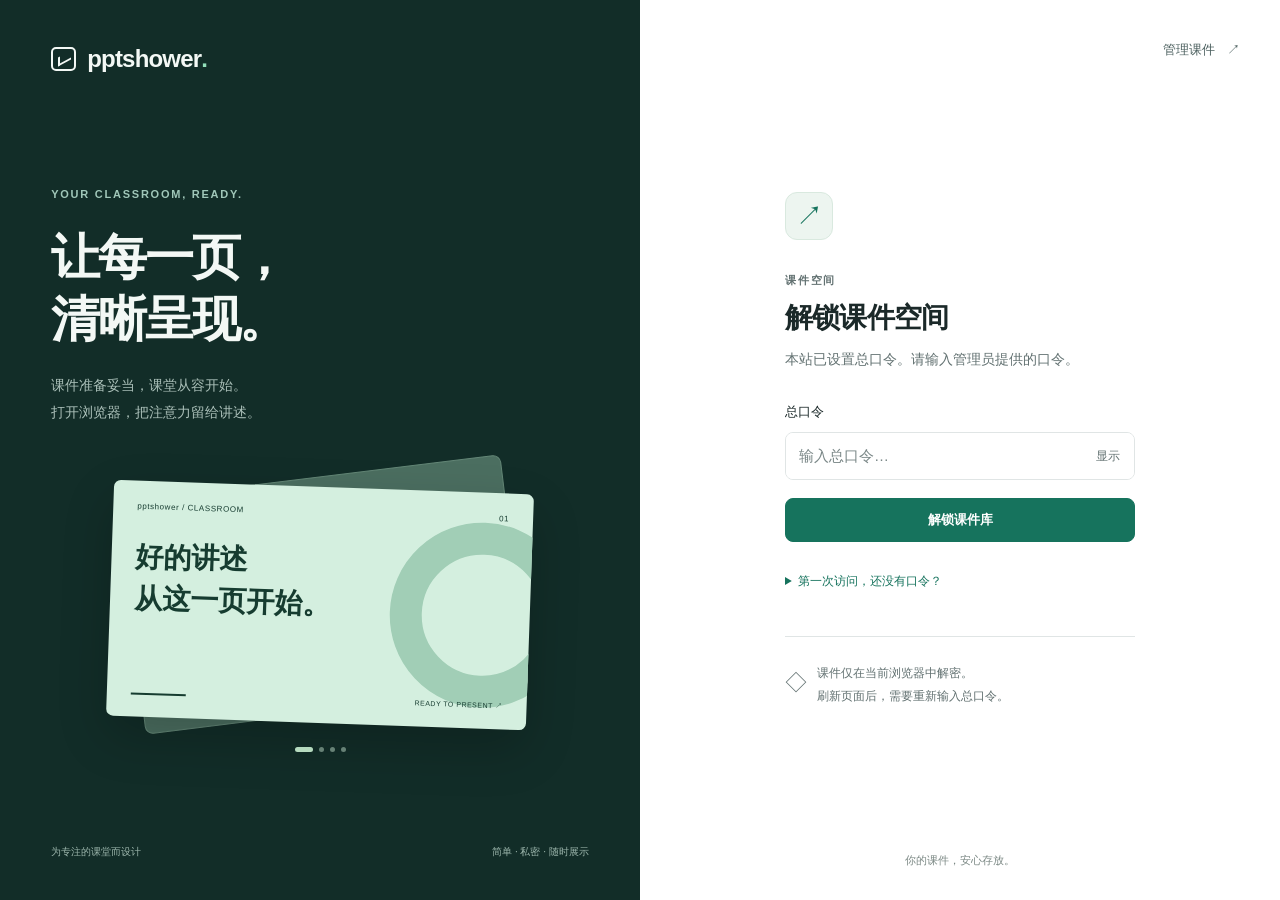
==== commit 7cd909ff: "Guide first-time visitors through passphrase setup" ====
--- a/index.html
+++ b/index.html
@@ -29,16 +29,26 @@
         <a class="top-link" href="admin/">管理课件 <span aria-hidden="true">↗</span></a>
         <div class="unlock-content">
           <span class="section-symbol" aria-hidden="true">↗</span>
-          <p class="eyebrow">WELCOME BACK</p>
-          <h2>进入你的课件库</h2>
-          <p id="unlock-message" class="muted">输入总口令，开启今天的课堂。</p>
-          <form id="unlock-form" autocomplete="off">
+          <p id="entry-eyebrow" class="eyebrow">课件空间</p>
+          <h2 id="entry-heading">正在读取课件空间</h2>
+          <p id="unlock-message" class="muted" role="status">正在确认站点是否已设置总口令…</p>
+          <p id="unlock-error" class="error" role="alert" hidden></p>
+          <form id="unlock-form" autocomplete="off" hidden>
             <label class="field" for="passphrase">总口令</label>
             <div class="password-field"><input id="passphrase" name="passphrase" type="password" autocomplete="current-password" placeholder="输入总口令…" aria-describedby="unlock-error" required><button id="toggle-passphrase" class="password-toggle" type="button" aria-label="显示总口令" aria-pressed="false">显示</button></div>
-            <p id="unlock-error" class="error" role="alert" hidden></p>
             <button type="submit" class="button primary block" id="unlock-button">解锁课件库</button>
           </form>
-          <p id="uninitialized-note" class="setup-note" hidden>第一次使用？前往 <a href="admin/">管理台初始化站点 →</a></p>
+          <div id="uninitialized-note" class="first-use" hidden>
+            <ol class="first-use-steps"><li>连接你的 GitHub 课件仓库</li><li>设置总口令，并妥善保存</li><li>上传第一套课件，开始展示</li></ol>
+            <a class="button primary block" href="admin/">创建课件空间 →</a>
+            <p class="help small">总口令由你在下一步设置，无需提前拥有口令。</p>
+          </div>
+          <details id="passphrase-help" class="passphrase-help" hidden>
+            <summary>第一次访问，还没有口令？</summary>
+            <p>这个课件空间使用统一总口令，由管理员首次创建空间时设置。观看课件，请向分享网址的人索取口令。</p>
+            <p>如果你是管理员，<a href="admin/">前往管理台查看站点状态 →</a>。总口令与 GitHub 令牌不同；新设一个口令不能解密已有课件。</p>
+          </details>
+          <button id="retry-site" class="button ghost block" type="button" hidden>重新读取站点</button>
           <div class="privacy-note"><span aria-hidden="true">◇</span><p>课件仅在当前浏览器中解密。<br>刷新页面后，需要重新输入总口令。</p></div>
         </div>
         <div class="unlock-footer">你的课件，安心存放。</div>
--- a/assets/styles.css
+++ b/assets/styles.css
@@ -456,3 +456,14 @@
 @media (prefers-reduced-motion: reduce) {
   *, *::before, *::after { scroll-behavior: auto !important; transition: none !important; animation: none !important; }
 }
+
+/* Give first-time visitors a route forward before asking for a passphrase. */
+.first-use { margin-top: 26px; }
+.first-use-steps { margin: 0 0 24px; padding-left: 22px; color: var(--muted); font-size: 13px; display: grid; gap: 12px; }
+.first-use-steps li::marker { color: var(--accent); font-weight: 650; }
+.first-use > .help { margin-top: 14px; line-height: 1.8; }
+.passphrase-help { margin-top: 18px; font-size: 12px; color: var(--muted); }
+.passphrase-help summary { color: var(--accent); cursor: pointer; min-height: 44px; display: list-item; padding: 12px 0; }
+.passphrase-help p { line-height: 1.9; margin-top: 10px; }
+.passphrase-help a { text-decoration: underline; text-underline-offset: 3px; }
+#retry-site { margin-top: 24px; }
